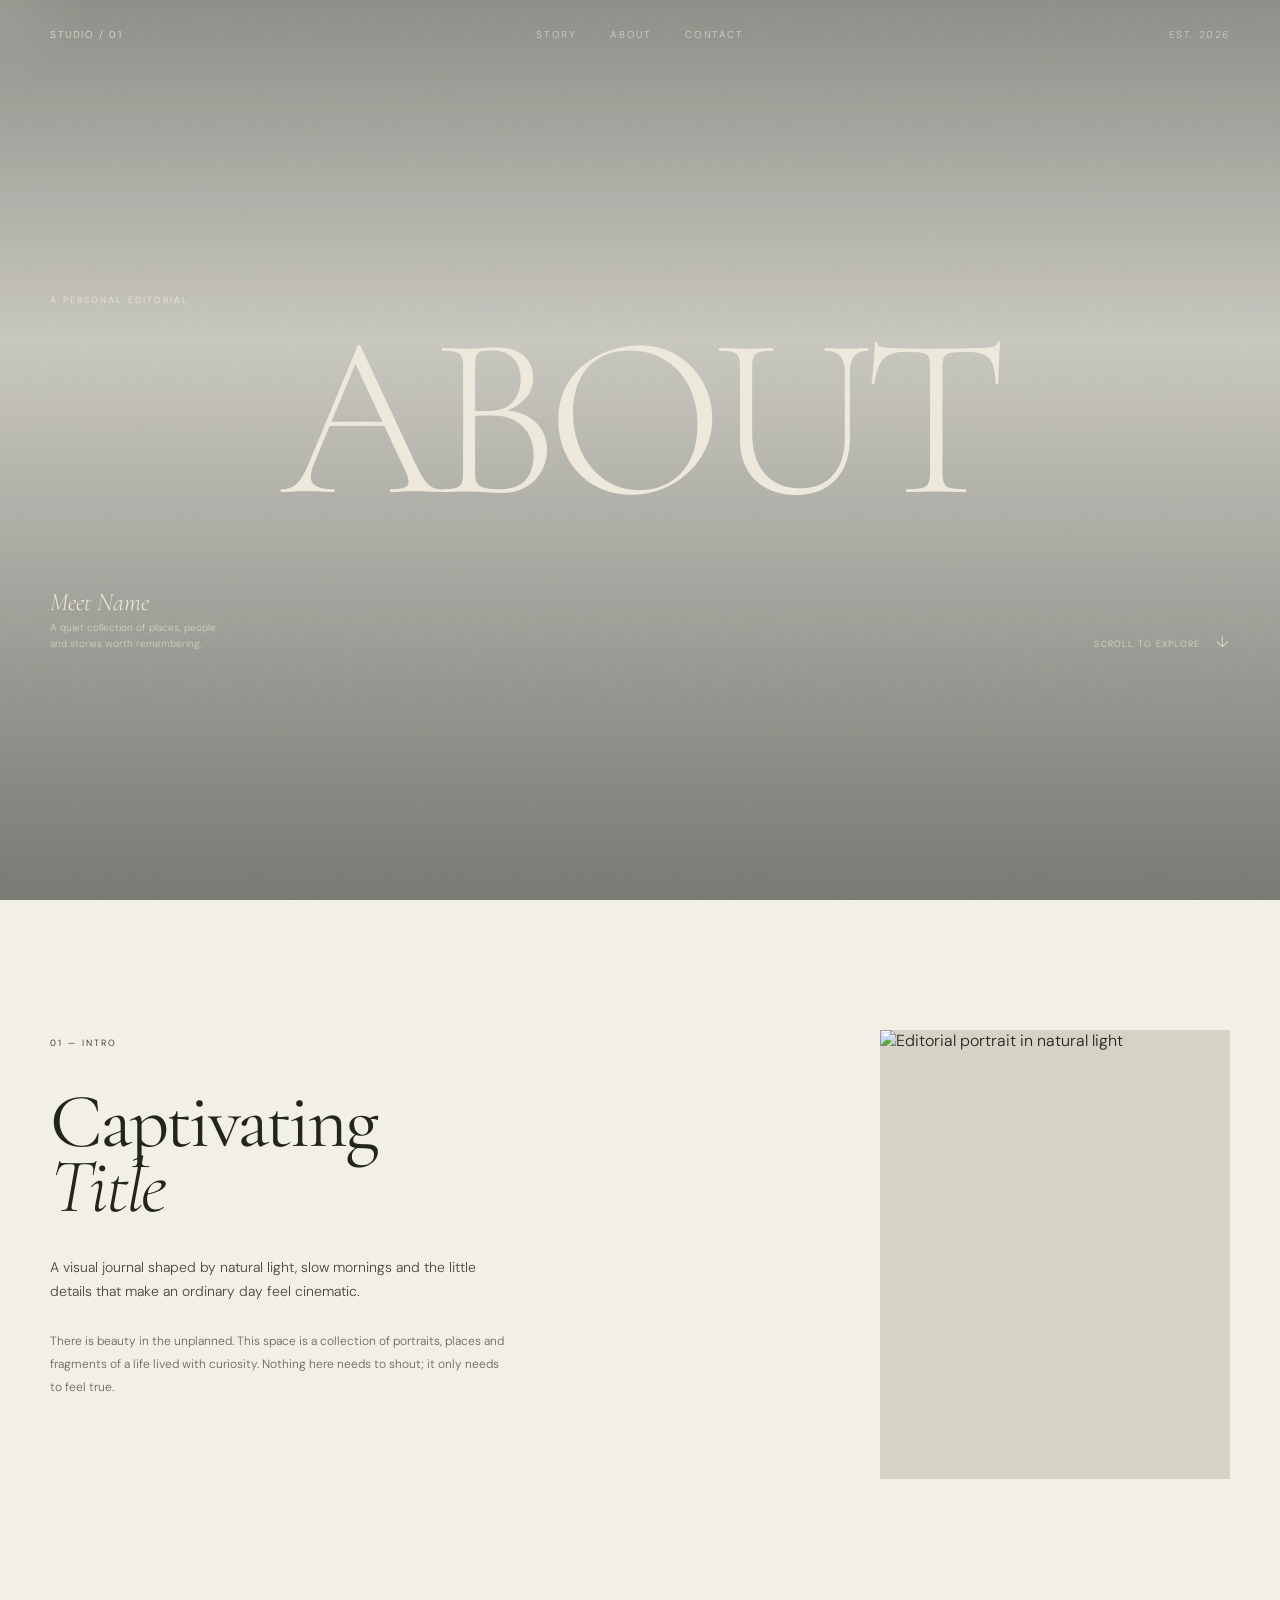
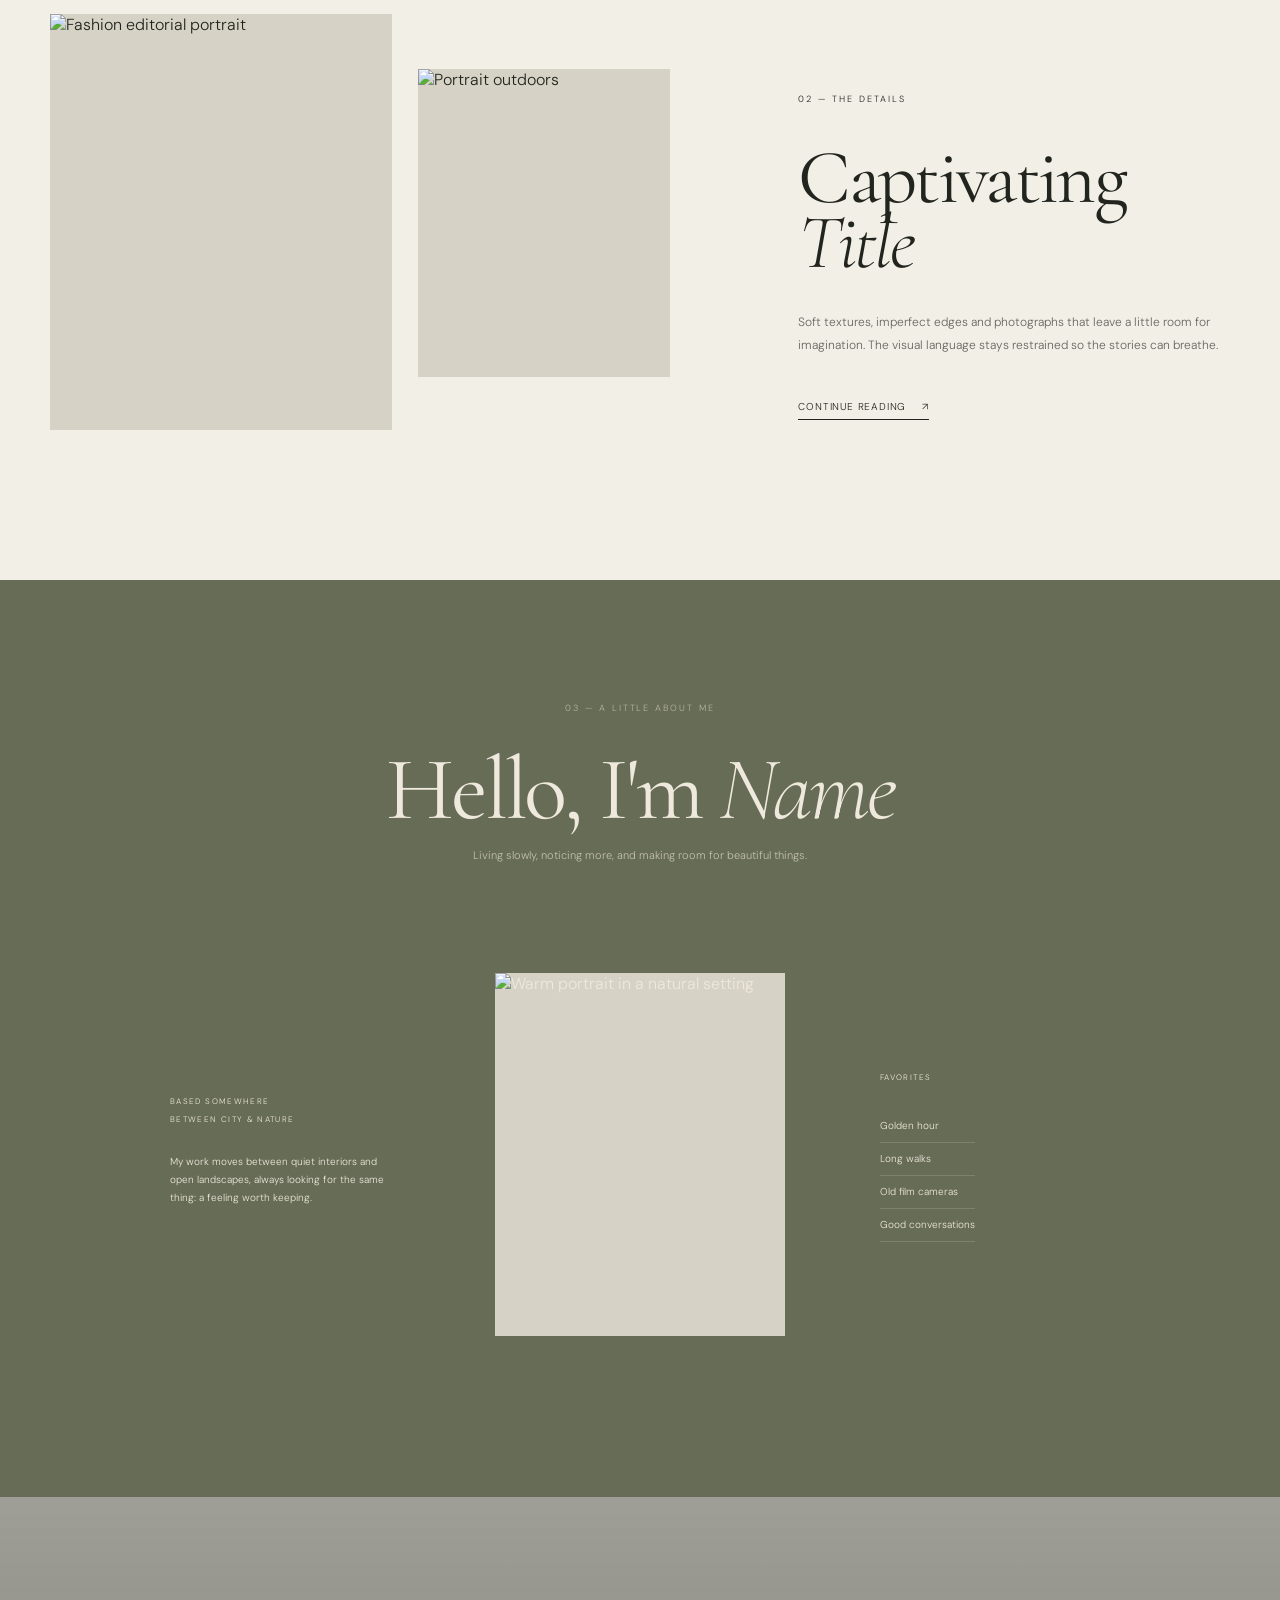
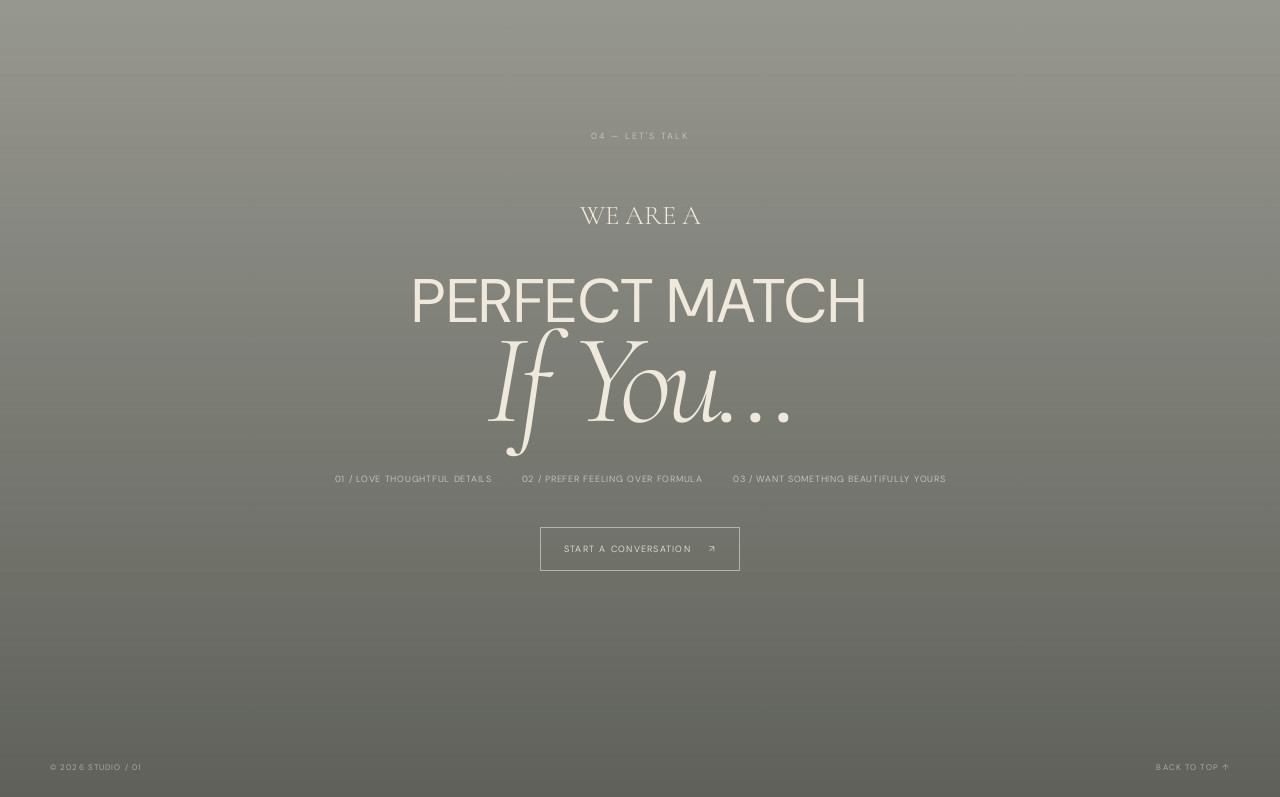
==== index.html @ 1427e292 "." ====
<!doctype html>
<html lang="en">
<head>
  <meta charset="UTF-8" />
  <meta name="viewport" content="width=device-width, initial-scale=1.0" />
  <meta name="theme-color" content="#646a55" />
  <meta name="description" content="A cinematic editorial-style about page." />
  <title>About — Editorial</title>
  <link rel="preconnect" href="https://fonts.googleapis.com">
  <link rel="preconnect" href="https://fonts.gstatic.com" crossorigin>
  <link href="https://fonts.googleapis.com/css2?family=Cormorant+Garamond:wght@300;400;500;600&family=DM+Sans:wght@300;400;500&display=swap" rel="stylesheet">
  <link rel="stylesheet" href="style.css" />
</head>
<body>
  <div class="cursor-glow" aria-hidden="true"></div>

  <header class="hero" id="top">
    <div class="hero__image"></div>
    <div class="hero__shade"></div>

    <nav class="nav container" aria-label="Primary navigation">
      <a class="nav__brand" href="#top">STUDIO / 01</a>
      <div class="nav__links">
        <a href="#story">Story</a>
        <a href="#about">About</a>
        <a href="#match">Contact</a>
      </div>
      <span class="nav__meta">EST. 2026</span>
    </nav>

    <div class="hero__content container">
      <p class="eyebrow reveal">A PERSONAL EDITORIAL</p>
      <h1 class="hero__title reveal reveal--delay">ABOUT</h1>
      <div class="hero__bottom reveal reveal--delay-2">
        <div>
          <p class="hero__name">Meet Name</p>
          <p class="hero__caption">A quiet collection of places, people<br>and stories worth remembering.</p>
        </div>
        <a class="scroll-note" href="#story">Scroll to explore <span>↓</span></a>
      </div>
    </div>
  </header>

  <main>
    <section class="paper section" id="story">
      <div class="container paper__inner">
        <div class="intro-grid">
          <div class="copy copy--intro reveal">
            <span class="section-number">01 — INTRO</span>
            <h2>Captivating<br><em>Title</em></h2>
            <p class="lead">A visual journal shaped by natural light, slow mornings and the little details that make an ordinary day feel cinematic.</p>
            <p>There is beauty in the unplanned. This space is a collection of portraits, places and fragments of a life lived with curiosity. Nothing here needs to shout; it only needs to feel true.</p>
          </div>
          <figure class="frame frame--tall reveal reveal--delay">
            <img src="https://images.unsplash.com/photo-1529626455594-4ff0802cfb7e?auto=format&fit=crop&w=900&q=88" alt="Editorial portrait in natural light">
          </figure>
        </div>

        <div class="editorial-row">
          <div class="mini-gallery reveal">
            <figure class="frame frame--small">
              <img src="https://images.unsplash.com/photo-1515886657613-9f3515b0c78f?auto=format&fit=crop&w=900&q=88" alt="Fashion editorial portrait">
            </figure>
            <figure class="frame frame--small frame--offset">
              <img src="https://images.unsplash.com/photo-1524504388940-b1c1722653e1?auto=format&fit=crop&w=900&q=88" alt="Portrait outdoors">
            </figure>
          </div>
          <div class="copy copy--second reveal reveal--delay">
            <span class="section-number">02 — THE DETAILS</span>
            <h2>Captivating<br><em>Title</em></h2>
            <p>Soft textures, imperfect edges and photographs that leave a little room for imagination. The visual language stays restrained so the stories can breathe.</p>
            <a class="text-link" href="#about">Continue reading <span>↗</span></a>
          </div>
        </div>
      </div>
    </section>

    <section class="olive section" id="about">
      <div class="container olive__inner">
        <div class="olive__heading reveal">
          <span class="section-number">03 — A LITTLE ABOUT ME</span>
          <h2>Hello, I'm <em>Name</em></h2>
          <p>Living slowly, noticing more, and making room for beautiful things.</p>
        </div>

        <div class="about-grid">
          <div class="side-note reveal">
            <span>BASED SOMEWHERE<br>BETWEEN CITY &amp; NATURE</span>
            <p>My work moves between quiet interiors and open landscapes, always looking for the same thing: a feeling worth keeping.</p>
          </div>
          <figure class="frame frame--portrait reveal reveal--delay">
            <img src="https://images.unsplash.com/photo-1517841905240-472988babdf9?auto=format&fit=crop&w=900&q=88" alt="Warm portrait in a natural setting">
          </figure>
          <div class="side-note side-note--right reveal reveal--delay-2">
            <span>FAVORITES</span>
            <ul>
              <li>Golden hour</li>
              <li>Long walks</li>
              <li>Old film cameras</li>
              <li>Good conversations</li>
            </ul>
          </div>
        </div>
      </div>
    </section>

    <section class="match" id="match">
      <div class="match__image"></div>
      <div class="match__shade"></div>
      <div class="container match__inner">
        <div class="match__copy reveal">
          <span class="section-number">04 — LET'S TALK</span>
          <p class="match__eyebrow">WE ARE A</p>
          <h2><strong>PERFECT MATCH</strong><br><em>If You...</em></h2>
          <div class="match__points">
            <span>01 / Love thoughtful details</span>
            <span>02 / Prefer feeling over formula</span>
            <span>03 / Want something beautifully yours</span>
          </div>
          <a class="button" href="mailto:hello@example.com">Start a conversation <span>↗</span></a>
        </div>
      </div>
      <footer class="footer container">
        <span>© 2026 STUDIO / 01</span>
        <a href="#top">Back to top ↑</a>
      </footer>
    </section>
  </main>

  <script src="script.js"></script>
</body>
</html>
---- style.css ----
:root {
  --paper: #f2efe7;
  --paper-deep: #e7e2d7;
  --olive: #676c57;
  --olive-dark: #4e5343;
  --ink: #22251e;
  --muted: #74746b;
  --cream: #eee9dc;
  --line: rgba(34, 37, 30, .14);
  --serif: "Cormorant Garamond", Georgia, serif;
  --sans: "DM Sans", Arial, sans-serif;
  --max: 1180px;
  --ease: cubic-bezier(.22, 1, .36, 1);
}

* { box-sizing: border-box; }
html { scroll-behavior: smooth; }
body {
  margin: 0;
  color: var(--ink);
  background: var(--paper);
  font-family: var(--sans);
  font-weight: 300;
  overflow-x: hidden;
}
body::before {
  content: "";
  position: fixed;
  inset: 0;
  pointer-events: none;
  z-index: 20;
  opacity: .055;
  background-image: url("data:image/svg+xml,%3Csvg viewBox='0 0 180 180' xmlns='http://www.w3.org/2000/svg'%3E%3Cfilter id='n'%3E%3CfeTurbulence type='fractalNoise' baseFrequency='.9' numOctaves='4' stitchTiles='stitch'/%3E%3C/filter%3E%3Crect width='100%25' height='100%25' filter='url(%23n)' opacity='.45'/%3E%3C/svg%3E");
  mix-blend-mode: multiply;
}
img { display: block; width: 100%; height: 100%; object-fit: cover; }
a { color: inherit; text-decoration: none; }
.container { width: min(calc(100% - 80px), var(--max)); margin: 0 auto; }

.hero {
  min-height: 100svh;
  position: relative;
  color: var(--cream);
  display: flex;
  align-items: stretch;
  overflow: hidden;
}
.hero__image, .match__image {
  position: absolute;
  inset: -2%;
  background-size: cover;
  background-position: center;
  transform: scale(1.04);
  will-change: transform;
}
.hero__image {
  background-image: url("https://images.unsplash.com/photo-1529139574466-a303027c1d8b?auto=format&fit=crop&w=1800&q=90");
  background-position: center 30%;
}
.hero__shade, .match__shade {
  position: absolute;
  inset: 0;
  background: linear-gradient(180deg, rgba(17, 24, 18, .44), rgba(17, 24, 18, .18) 38%, rgba(17, 24, 18, .54));
}
.nav {
  position: absolute;
  top: 28px;
  left: 50%;
  transform: translateX(-50%);
  display: grid;
  grid-template-columns: 1fr auto 1fr;
  align-items: center;
  z-index: 2;
  font-size: 10px;
  letter-spacing: .16em;
  text-transform: uppercase;
}
.nav__brand { justify-self: start; opacity: .86; }
.nav__links { display: flex; gap: 34px; }
.nav__links a { opacity: .72; transition: opacity .3s ease; }
.nav__links a:hover { opacity: 1; }
.nav__meta { justify-self: end; opacity: .65; }

.hero__content {
  position: relative;
  z-index: 1;
  display: flex;
  flex-direction: column;
  justify-content: center;
  padding-top: 90px;
  padding-bottom: 44px;
}
.eyebrow, .section-number {
  font-size: 9px;
  letter-spacing: .22em;
  text-transform: uppercase;
}
.eyebrow { margin: 0 0 4vh; opacity: .75; }
.hero__title {
  margin: 0;
  font-family: var(--serif);
  font-size: clamp(6.5rem, 18vw, 16rem);
  line-height: .67;
  font-weight: 300;
  letter-spacing: -.045em;
  text-align: center;
}
.hero__bottom {
  display: flex;
  justify-content: space-between;
  align-items: end;
  margin-top: 10vh;
}
.hero__name {
  font-family: var(--serif);
  font-size: 25px;
  margin: 0 0 3px;
  font-style: italic;
}
.hero__caption { font-size: 10px; line-height: 1.6; opacity: .68; margin: 0; }
.scroll-note {
  font-size: 9px;
  letter-spacing: .12em;
  text-transform: uppercase;
  opacity: .78;
}
.scroll-note span { margin-left: 12px; font-size: 15px; }

.section { position: relative; }
.paper { background: var(--paper); }
.paper__inner { padding: 130px 0 150px; }
.intro-grid {
  display: grid;
  grid-template-columns: minmax(0, 1fr) minmax(260px, 350px);
  gap: clamp(70px, 11vw, 170px);
  align-items: start;
}
.copy h2, .olive__heading h2 {
  font-family: var(--serif);
  font-weight: 400;
  line-height: .85;
  letter-spacing: -.035em;
}
.copy h2 { font-size: clamp(3.7rem, 6vw, 6.1rem); margin: 38px 0 35px; }
.copy h2 em, .olive h2 em, .match h2 em { font-weight: 300; }
.copy p { max-width: 460px; color: #65645d; font-size: 12px; line-height: 1.95; margin: 0 0 18px; }
.copy .lead { font-size: 14px; line-height: 1.75; color: #45453f; margin-bottom: 26px; }
.frame { overflow: hidden; background: #d7d2c6; }
.frame--tall { aspect-ratio: .78; margin: 0; }
.frame--small { width: 100%; aspect-ratio: .82; margin: 0; }
.frame--offset { transform: translateY(55px); }
.editorial-row {
  display: grid;
  grid-template-columns: minmax(0, 1.15fr) minmax(270px, .8fr);
  gap: clamp(60px, 10vw, 150px);
  align-items: end;
  margin-top: 135px;
}
.mini-gallery {
  display: grid;
  grid-template-columns: 1fr .74fr;
  gap: 26px;
  align-items: start;
}
.copy--second { padding-bottom: 10px; }
.text-link {
  display: inline-flex;
  gap: 16px;
  align-items: center;
  margin-top: 25px;
  padding-bottom: 6px;
  border-bottom: 1px solid var(--ink);
  font-size: 10px;
  letter-spacing: .08em;
  text-transform: uppercase;
}

.olive {
  background: var(--olive);
  color: var(--cream);
  overflow: hidden;
}
.olive__inner { padding: 115px 0 145px; }
.olive__heading { text-align: center; }
.olive .section-number { opacity: .58; }
.olive__heading h2 {
  font-size: clamp(4rem, 7vw, 7rem);
  margin: 36px 0 20px;
}
.olive__heading > p { font-size: 11px; opacity: .68; }
.about-grid {
  display: grid;
  grid-template-columns: 1fr minmax(260px, 370px) 1fr;
  gap: 55px;
  align-items: center;
  margin-top: 95px;
}
.frame--portrait { aspect-ratio: .8; }
.side-note {
  max-width: 230px;
  justify-self: end;
  font-size: 10px;
  line-height: 1.8;
  opacity: .7;
}
.side-note--right { justify-self: start; }
.side-note span { font-size: 8px; letter-spacing: .17em; }
.side-note p { margin-top: 25px; }
.side-note ul { padding: 0; margin: 24px 0 0; list-style: none; }
.side-note li { padding: 7px 0; border-bottom: 1px solid rgba(238,233,220,.16); }

.match {
  min-height: 100svh;
  position: relative;
  color: var(--cream);
  display: flex;
  align-items: center;
  overflow: hidden;
}
.match__image {
  background-image: url("https://images.unsplash.com/photo-1506794778202-cad84cf45f1d?auto=format&fit=crop&w=1800&q=90");
  background-position: center 35%;
}
.match__shade { background: linear-gradient(180deg, rgba(22, 27, 20, .38), rgba(22, 27, 20, .67)); }
.match__inner { position: relative; z-index: 1; padding: 120px 0; }
.match__copy { max-width: 650px; margin: 0 auto; text-align: center; }
.match__copy .section-number { opacity: .65; }
.match__eyebrow {
  font-family: var(--serif);
  font-size: 27px;
  margin: 55px 0 0;
}
.match h2 {
  font-family: var(--serif);
  font-size: clamp(4.8rem, 10vw, 9rem);
  font-weight: 300;
  line-height: .78;
  letter-spacing: -.045em;
  margin: 0 0 42px;
}
.match h2 strong { font-family: var(--sans); font-size: .48em; font-weight: 400; letter-spacing: .025em; }
.match__points {
  display: flex;
  justify-content: center;
  flex-wrap: wrap;
  gap: 14px 30px;
  font-size: 9px;
  letter-spacing: .08em;
  text-transform: uppercase;
  opacity: .76;
}
.button {
  display: inline-flex;
  margin-top: 42px;
  padding: 15px 23px;
  border: 1px solid rgba(238,233,220,.55);
  font-size: 9px;
  letter-spacing: .14em;
  text-transform: uppercase;
  transition: background .35s var(--ease), color .35s var(--ease);
}
.button:hover { background: var(--cream); color: var(--ink); }
.button span { margin-left: 18px; }
.footer {
  position: absolute;
  z-index: 2;
  bottom: 25px;
  left: 50%;
  transform: translateX(-50%);
  display: flex;
  justify-content: space-between;
  font-size: 8px;
  letter-spacing: .14em;
  text-transform: uppercase;
  opacity: .62;
}

.reveal {
  opacity: 0;
  transform: translateY(28px);
  transition: opacity .9s var(--ease), transform .9s var(--ease);
}
.reveal--delay { transition-delay: .12s; }
.reveal--delay-2 { transition-delay: .22s; }
.reveal.is-visible { opacity: 1; transform: none; }

.cursor-glow {
  position: fixed;
  width: 180px;
  height: 180px;
  border-radius: 50%;
  pointer-events: none;
  z-index: 19;
  transform: translate(-50%, -50%);
  background: radial-gradient(circle, rgba(235,229,211,.10), transparent 68%);
  mix-blend-mode: screen;
}

@media (max-width: 800px) {
  .container { width: min(calc(100% - 38px), 680px); }
  .nav { top: 18px; grid-template-columns: 1fr auto; }
  .nav__links { display: none; }
  .nav__meta { justify-self: end; }
  .hero__content { padding-top: 80px; }
  .hero__title { font-size: clamp(5.2rem, 25vw, 10rem); }
  .hero__bottom { margin-top: 12vh; align-items: flex-start; }
  .scroll-note { display: none; }
  .paper__inner, .olive__inner { padding: 85px 0 100px; }
  .intro-grid, .editorial-row, .about-grid { grid-template-columns: 1fr; gap: 55px; }
  .frame--tall { max-width: 330px; margin-left: auto; }
  .editorial-row { margin-top: 85px; }
  .mini-gallery { gap: 14px; }
  .frame--offset { transform: translateY(30px); }
  .copy--second { padding-top: 30px; }
  .about-grid { margin-top: 65px; }
  .side-note, .side-note--right { justify-self: center; max-width: 330px; width: 100%; }
  .frame--portrait { max-width: 340px; margin: auto; }
  .match { min-height: 88svh; }
  .match__inner { padding: 100px 0 120px; }
  .match__eyebrow { margin-top: 42px; }
  .match__points { flex-direction: column; align-items: center; gap: 9px; }
  .footer { width: calc(100% - 38px); }
}
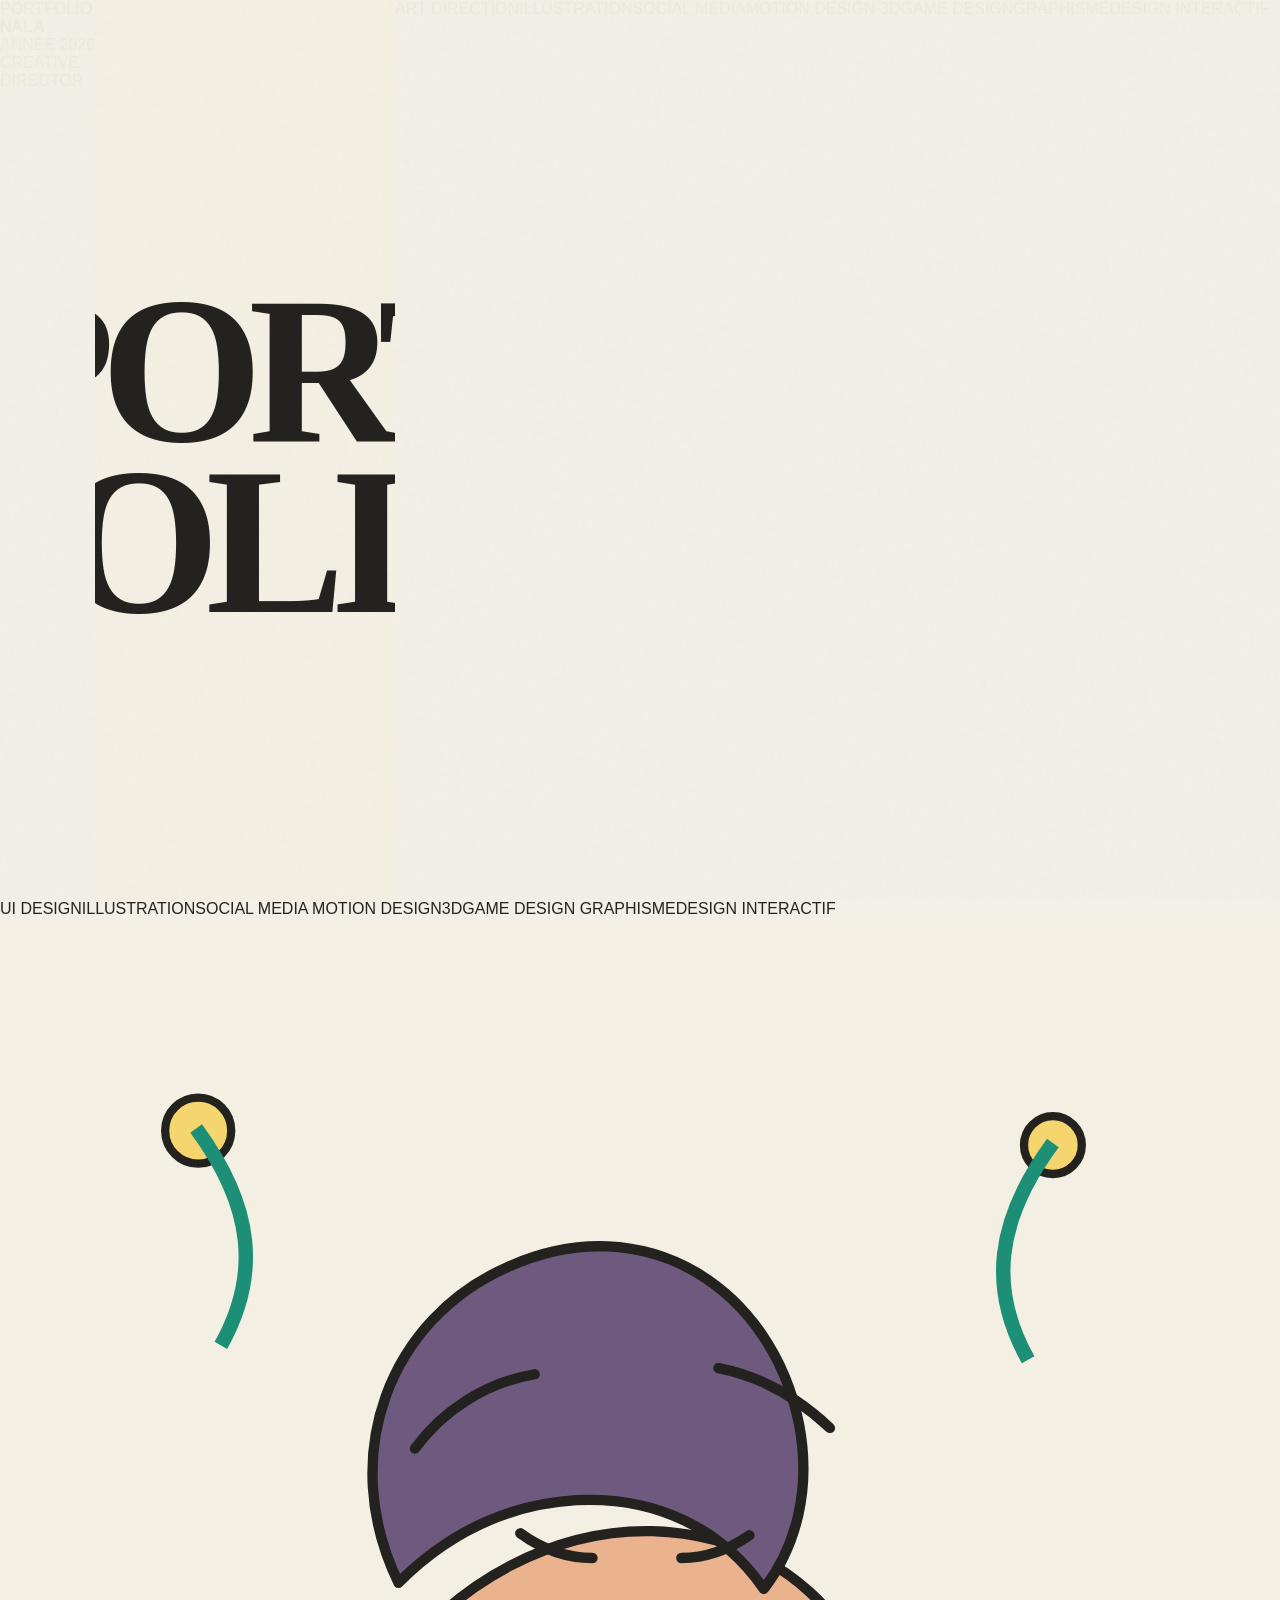
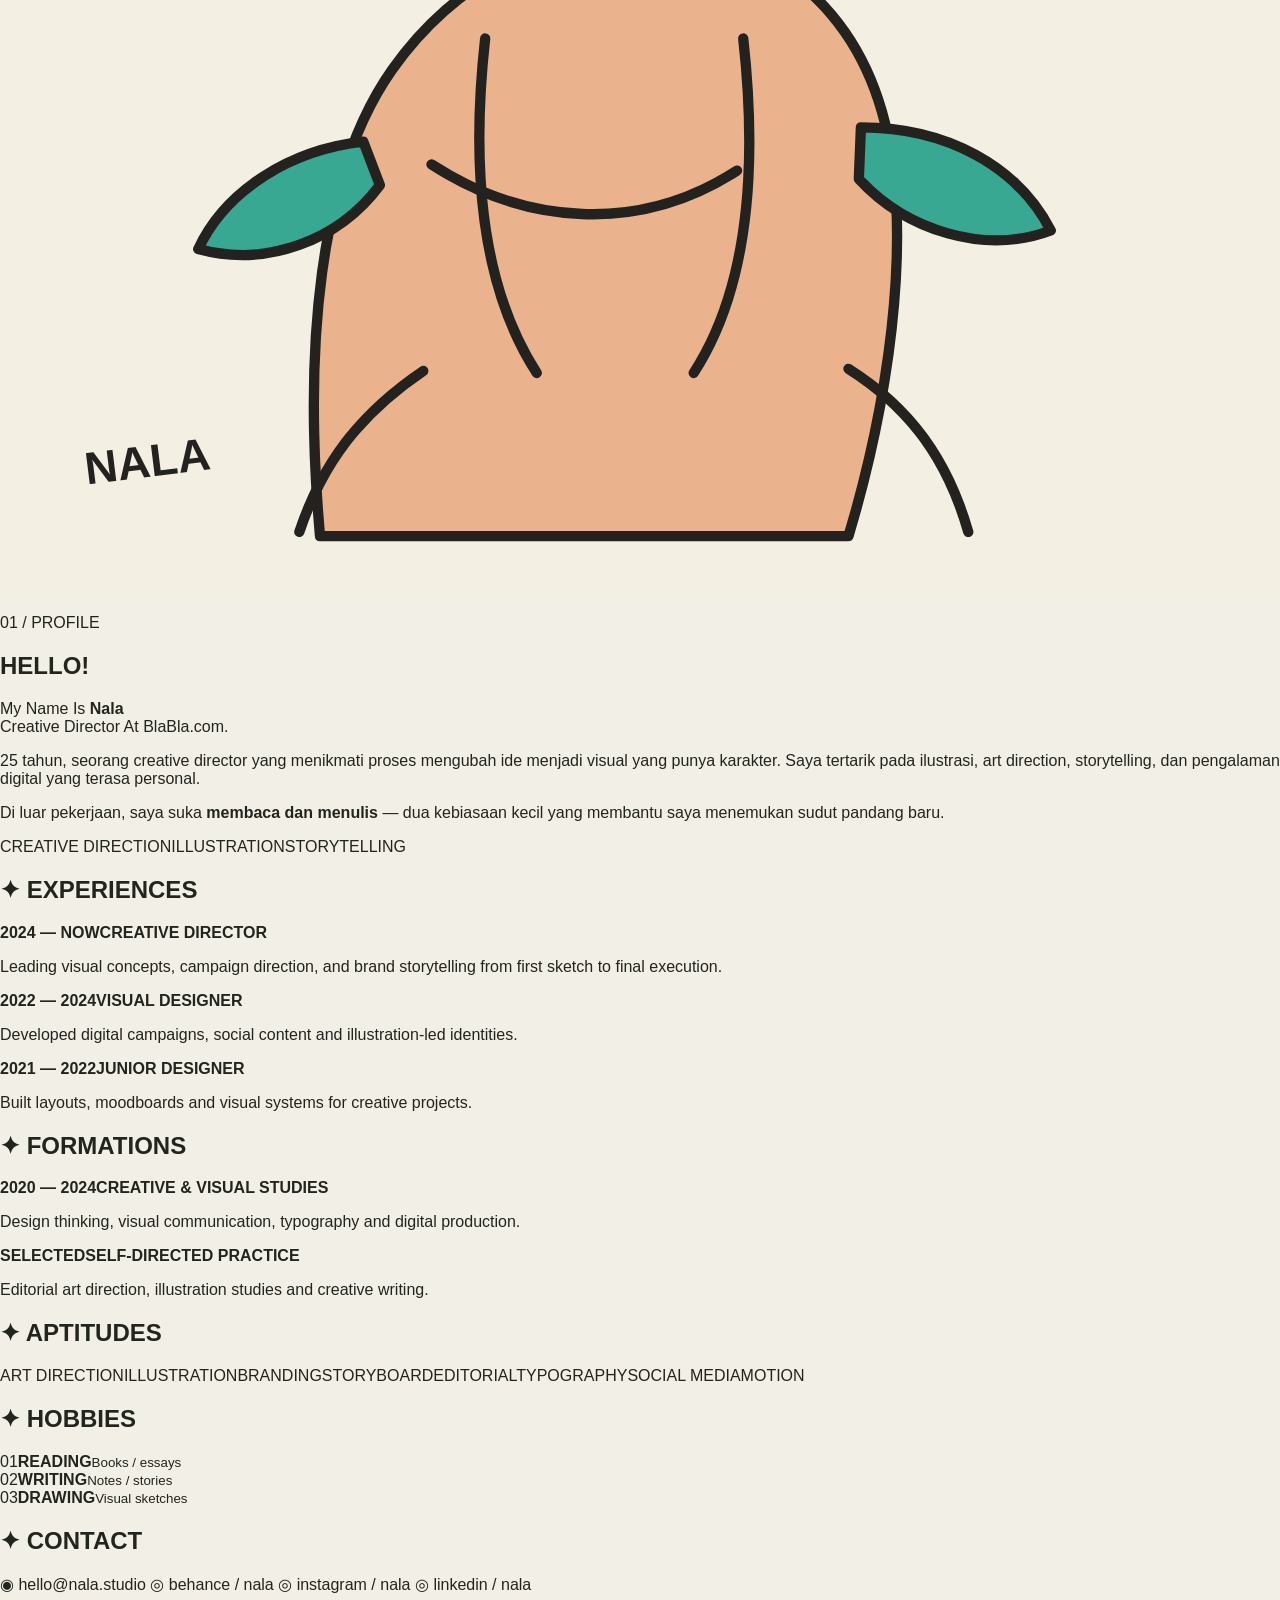
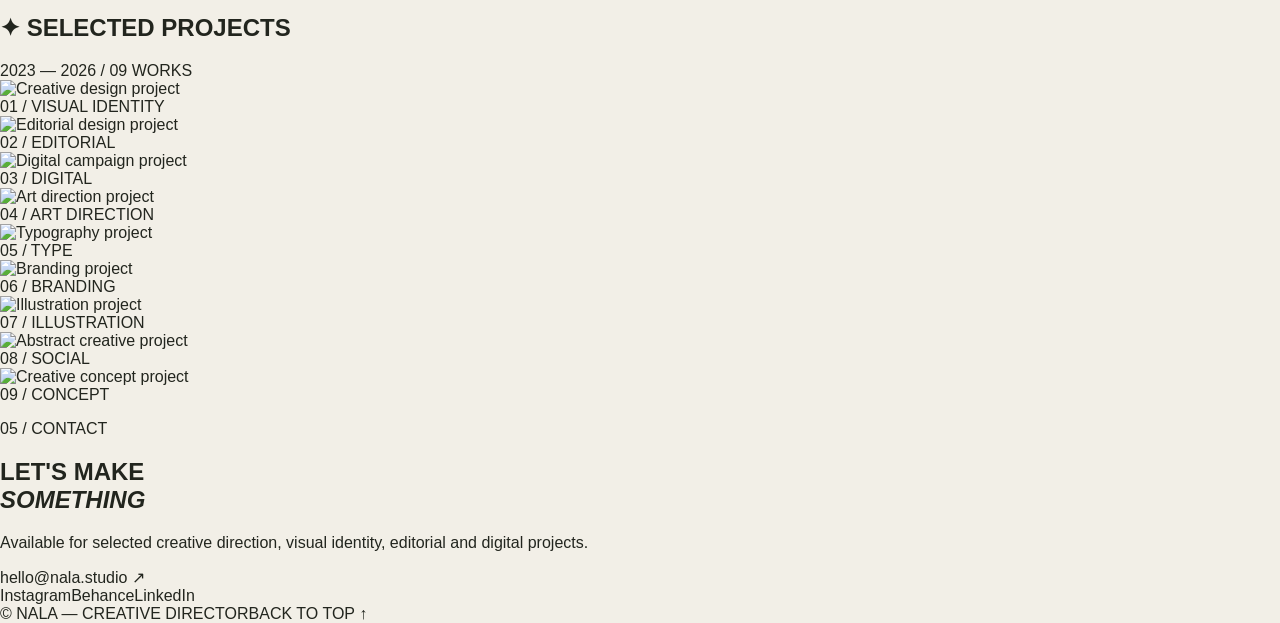
==== commit a02204f9: "[erubahan deskripsi" ====
--- a/index.html
+++ b/index.html
@@ -1,132 +1,114 @@
 <!doctype html>
-<html lang="en">
+<html lang="id">
 <head>
-  <meta charset="UTF-8" />
-  <meta name="viewport" content="width=device-width, initial-scale=1.0" />
-  <meta name="theme-color" content="#646a55" />
-  <meta name="description" content="A cinematic editorial-style about page." />
-  <title>About — Editorial</title>
-  <link rel="preconnect" href="https://fonts.googleapis.com">
-  <link rel="preconnect" href="https://fonts.gstatic.com" crossorigin>
-  <link href="https://fonts.googleapis.com/css2?family=Cormorant+Garamond:wght@300;400;500;600&family=DM+Sans:wght@300;400;500&display=swap" rel="stylesheet">
-  <link rel="stylesheet" href="style.css" />
+<meta charset="utf-8">
+<meta name="viewport" content="width=device-width, initial-scale=1">
+<title>Nala — Creative Director / Portfolio</title>
+<meta name="description" content="Nala — Creative Director portfolio.">
+<link rel="preconnect" href="https://fonts.googleapis.com">
+<link rel="preconnect" href="https://fonts.gstatic.com" crossorigin>
+<link href="https://fonts.googleapis.com/css2?family=DM+Mono:wght@300;400&family=Space+Grotesk:wght@400;500;600;700&display=swap" rel="stylesheet">
+<link rel="stylesheet" href="style.css">
 </head>
 <body>
-  <div class="cursor-glow" aria-hidden="true"></div>
+<div class="page">
 
-  <header class="hero" id="top">
-    <div class="hero__image"></div>
-    <div class="hero__shade"></div>
+<header class="hero section-rule" id="top">
+  <div class="meta-row">
+    <div>PORTFOLIO<br><b>NALA</b></div>
+    <div>ANNÉE 2026</div>
+    <div>CREATIVE<br>DIRECTOR</div>
+  </div>
+  <div class="hero-art"><img src="assets/hero-art.svg" alt="Hand-drawn portfolio illustration"></div>
+  <div class="hero-bottom">
+    <span>ART DIRECTION</span><span>ILLUSTRATION</span><span>SOCIAL MEDIA</span><span>MOTION DESIGN</span>
+    <span>3D</span><span>GAME DESIGN</span><span>GRAPHISME</span><span>DESIGN INTERACTIF</span>
+  </div>
+</header>
 
-    <nav class="nav container" aria-label="Primary navigation">
-      <a class="nav__brand" href="#top">STUDIO / 01</a>
-      <div class="nav__links">
-        <a href="#story">Story</a>
-        <a href="#about">About</a>
-        <a href="#match">Contact</a>
-      </div>
-      <span class="nav__meta">EST. 2026</span>
-    </nav>
+<nav class="category-nav" aria-label="Portfolio categories">
+  <a href="#about">UI DESIGN</a><a href="#projects">ILLUSTRATION</a><a href="#projects">SOCIAL MEDIA</a>
+  <a href="#projects">MOTION DESIGN</a><a href="#projects">3D</a><a href="#projects">GAME DESIGN</a>
+  <a href="#projects">GRAPHISME</a><a href="#contact">DESIGN INTERACTIF</a>
+</nav>
 
-    <div class="hero__content container">
-      <p class="eyebrow reveal">A PERSONAL EDITORIAL</p>
-      <h1 class="hero__title reveal reveal--delay">ABOUT</h1>
-      <div class="hero__bottom reveal reveal--delay-2">
-        <div>
-          <p class="hero__name">Meet Name</p>
-          <p class="hero__caption">A quiet collection of places, people<br>and stories worth remembering.</p>
-        </div>
-        <a class="scroll-note" href="#story">Scroll to explore <span>↓</span></a>
-      </div>
+<main>
+<section class="intro section-rule" id="about">
+  <div class="intro-art"><img src="assets/intro-art.svg" alt="Illustration of a creative designer"></div>
+  <div class="intro-copy">
+    <p class="kicker">01 / PROFILE</p>
+    <h1>HELLO!</h1>
+    <p class="hello">My Name Is <strong>Nala</strong><br>Creative Director At BlaBla.com.</p>
+    <p>25 tahun, seorang creative director yang menikmati proses mengubah ide menjadi visual yang punya karakter. Saya tertarik pada ilustrasi, art direction, storytelling, dan pengalaman digital yang terasa personal.</p>
+    <p>Di luar pekerjaan, saya suka <b>membaca dan menulis</b> — dua kebiasaan kecil yang membantu saya menemukan sudut pandang baru.</p>
+    <div class="mini-tags"><span>CREATIVE DIRECTION</span><span>ILLUSTRATION</span><span>STORYTELLING</span></div>
+  </div>
+</section>
+
+<section class="resume section-rule">
+  <div class="resume-col">
+    <h2>✦ EXPERIENCES</h2>
+    <article><b>2024 — NOW</b><strong>CREATIVE DIRECTOR</strong><p>Leading visual concepts, campaign direction, and brand storytelling from first sketch to final execution.</p></article>
+    <article><b>2022 — 2024</b><strong>VISUAL DESIGNER</strong><p>Developed digital campaigns, social content and illustration-led identities.</p></article>
+    <article><b>2021 — 2022</b><strong>JUNIOR DESIGNER</strong><p>Built layouts, moodboards and visual systems for creative projects.</p></article>
+  </div>
+  <div class="resume-col">
+    <h2>✦ FORMATIONS</h2>
+    <article><b>2020 — 2024</b><strong>CREATIVE &amp; VISUAL STUDIES</strong><p>Design thinking, visual communication, typography and digital production.</p></article>
+    <article><b>SELECTED</b><strong>SELF-DIRECTED PRACTICE</strong><p>Editorial art direction, illustration studies and creative writing.</p></article>
+    <div class="aptitudes">
+      <h2>✦ APTITUDES</h2>
+      <div class="chips"><span>ART DIRECTION</span><span>ILLUSTRATION</span><span>BRANDING</span><span>STORYBOARD</span><span>EDITORIAL</span><span>TYPOGRAPHY</span><span>SOCIAL MEDIA</span><span>MOTION</span></div>
     </div>
-  </header>
+  </div>
+  <div class="resume-col">
+    <h2>✦ HOBBIES</h2>
+    <div class="hobby-grid">
+      <div class="hobby"><span>01</span><b>READING</b><small>Books / essays</small></div>
+      <div class="hobby"><span>02</span><b>WRITING</b><small>Notes / stories</small></div>
+      <div class="hobby"><span>03</span><b>DRAWING</b><small>Visual sketches</small></div>
+    </div>
+    <div class="contact-mini">
+      <h2>✦ CONTACT</h2>
+      <a href="mailto:hello@nala.studio">◉ hello@nala.studio</a>
+      <a href="#">◎ behance / nala</a>
+      <a href="#">◎ instagram / nala</a>
+      <a href="#">◎ linkedin / nala</a>
+    </div>
+  </div>
+</section>
 
-  <main>
-    <section class="paper section" id="story">
-      <div class="container paper__inner">
-        <div class="intro-grid">
-          <div class="copy copy--intro reveal">
-            <span class="section-number">01 — INTRO</span>
-            <h2>Captivating<br><em>Title</em></h2>
-            <p class="lead">A visual journal shaped by natural light, slow mornings and the little details that make an ordinary day feel cinematic.</p>
-            <p>There is beauty in the unplanned. This space is a collection of portraits, places and fragments of a life lived with curiosity. Nothing here needs to shout; it only needs to feel true.</p>
-          </div>
-          <figure class="frame frame--tall reveal reveal--delay">
-            <img src="https://images.unsplash.com/photo-1529626455594-4ff0802cfb7e?auto=format&fit=crop&w=900&q=88" alt="Editorial portrait in natural light">
-          </figure>
-        </div>
+<section class="projects section-rule" id="projects">
+  <div class="projects-head"><h2>✦ SELECTED PROJECTS</h2><span>2023 — 2026 / 09 WORKS</span></div>
+  <div class="project-grid">
+    <a class="project" href="#" data-title="Visual Identity"><img src="https://images.unsplash.com/photo-1545235617-9465d2a55698?auto=format&fit=crop&w=1000&q=85" alt="Creative design project"><span>01 / VISUAL IDENTITY</span></a>
+    <a class="project" href="#" data-title="Editorial Direction"><img src="https://images.unsplash.com/photo-1558655146-d09347e92766?auto=format&fit=crop&w=1000&q=85" alt="Editorial design project"><span>02 / EDITORIAL</span></a>
+    <a class="project" href="#" data-title="Digital Campaign"><img src="https://images.unsplash.com/photo-1559028012-481c04fa702d?auto=format&fit=crop&w=1000&q=85" alt="Digital campaign project"><span>03 / DIGITAL</span></a>
+    <a class="project" href="#" data-title="Art Direction"><img src="https://images.unsplash.com/photo-1561214115-f2f134cc4912?auto=format&fit=crop&w=1000&q=85" alt="Art direction project"><span>04 / ART DIRECTION</span></a>
+    <a class="project" href="#" data-title="Typography Study"><img src="https://images.unsplash.com/photo-1545231027-637d2f6210f8?auto=format&fit=crop&w=1000&q=85" alt="Typography project"><span>05 / TYPE</span></a>
+    <a class="project" href="#" data-title="Brand System"><img src="https://images.unsplash.com/photo-1561070791-2526d30994b5?auto=format&fit=crop&w=1000&q=85" alt="Branding project"><span>06 / BRANDING</span></a>
+    <a class="project" href="#" data-title="Illustration"><img src="https://images.unsplash.com/photo-1577083552431-6e5fd01988e5?auto=format&fit=crop&w=1000&q=85" alt="Illustration project"><span>07 / ILLUSTRATION</span></a>
+    <a class="project" href="#" data-title="Social Media"><img src="https://images.unsplash.com/photo-1618005198919-d3d4b5a92ead?auto=format&fit=crop&w=1000&q=85" alt="Abstract creative project"><span>08 / SOCIAL</span></a>
+    <a class="project" href="#" data-title="Creative Concept"><img src="https://images.unsplash.com/photo-1634017839464-5c339ebe3cb4?auto=format&fit=crop&w=1000&q=85" alt="Creative concept project"><span>09 / CONCEPT</span></a>
+  </div>
+</section>
 
-        <div class="editorial-row">
-          <div class="mini-gallery reveal">
-            <figure class="frame frame--small">
-              <img src="https://images.unsplash.com/photo-1515886657613-9f3515b0c78f?auto=format&fit=crop&w=900&q=88" alt="Fashion editorial portrait">
-            </figure>
-            <figure class="frame frame--small frame--offset">
-              <img src="https://images.unsplash.com/photo-1524504388940-b1c1722653e1?auto=format&fit=crop&w=900&q=88" alt="Portrait outdoors">
-            </figure>
-          </div>
-          <div class="copy copy--second reveal reveal--delay">
-            <span class="section-number">02 — THE DETAILS</span>
-            <h2>Captivating<br><em>Title</em></h2>
-            <p>Soft textures, imperfect edges and photographs that leave a little room for imagination. The visual language stays restrained so the stories can breathe.</p>
-            <a class="text-link" href="#about">Continue reading <span>↗</span></a>
-          </div>
-        </div>
-      </div>
-    </section>
+<section class="contact section-rule" id="contact">
+  <div>
+    <p class="kicker">05 / CONTACT</p>
+    <h2>LET'S MAKE<br><i>SOMETHING</i></h2>
+  </div>
+  <div class="contact-right">
+    <p>Available for selected creative direction, visual identity, editorial and digital projects.</p>
+    <a class="email" href="mailto:hello@nala.studio">hello@nala.studio ↗</a>
+    <div class="socials"><a href="#">Instagram</a><a href="#">Behance</a><a href="#">LinkedIn</a></div>
+  </div>
+</section>
+</main>
 
-    <section class="olive section" id="about">
-      <div class="container olive__inner">
-        <div class="olive__heading reveal">
-          <span class="section-number">03 — A LITTLE ABOUT ME</span>
-          <h2>Hello, I'm <em>Name</em></h2>
-          <p>Living slowly, noticing more, and making room for beautiful things.</p>
-        </div>
-
-        <div class="about-grid">
-          <div class="side-note reveal">
-            <span>BASED SOMEWHERE<br>BETWEEN CITY &amp; NATURE</span>
-            <p>My work moves between quiet interiors and open landscapes, always looking for the same thing: a feeling worth keeping.</p>
-          </div>
-          <figure class="frame frame--portrait reveal reveal--delay">
-            <img src="https://images.unsplash.com/photo-1517841905240-472988babdf9?auto=format&fit=crop&w=900&q=88" alt="Warm portrait in a natural setting">
-          </figure>
-          <div class="side-note side-note--right reveal reveal--delay-2">
-            <span>FAVORITES</span>
-            <ul>
-              <li>Golden hour</li>
-              <li>Long walks</li>
-              <li>Old film cameras</li>
-              <li>Good conversations</li>
-            </ul>
-          </div>
-        </div>
-      </div>
-    </section>
-
-    <section class="match" id="match">
-      <div class="match__image"></div>
-      <div class="match__shade"></div>
-      <div class="container match__inner">
-        <div class="match__copy reveal">
-          <span class="section-number">04 — LET'S TALK</span>
-          <p class="match__eyebrow">WE ARE A</p>
-          <h2><strong>PERFECT MATCH</strong><br><em>If You...</em></h2>
-          <div class="match__points">
-            <span>01 / Love thoughtful details</span>
-            <span>02 / Prefer feeling over formula</span>
-            <span>03 / Want something beautifully yours</span>
-          </div>
-          <a class="button" href="mailto:hello@example.com">Start a conversation <span>↗</span></a>
-        </div>
-      </div>
-      <footer class="footer container">
-        <span>© 2026 STUDIO / 01</span>
-        <a href="#top">Back to top ↑</a>
-      </footer>
-    </section>
-  </main>
-
-  <script src="script.js"></script>
+<footer><span>© NALA — CREATIVE DIRECTOR</span><a href="#top">BACK TO TOP ↑</a></footer>
+</div>
+<div class="toast" role="status"></div>
+<script src="script.js"></script>
 </body>
-</html>
+</html>
